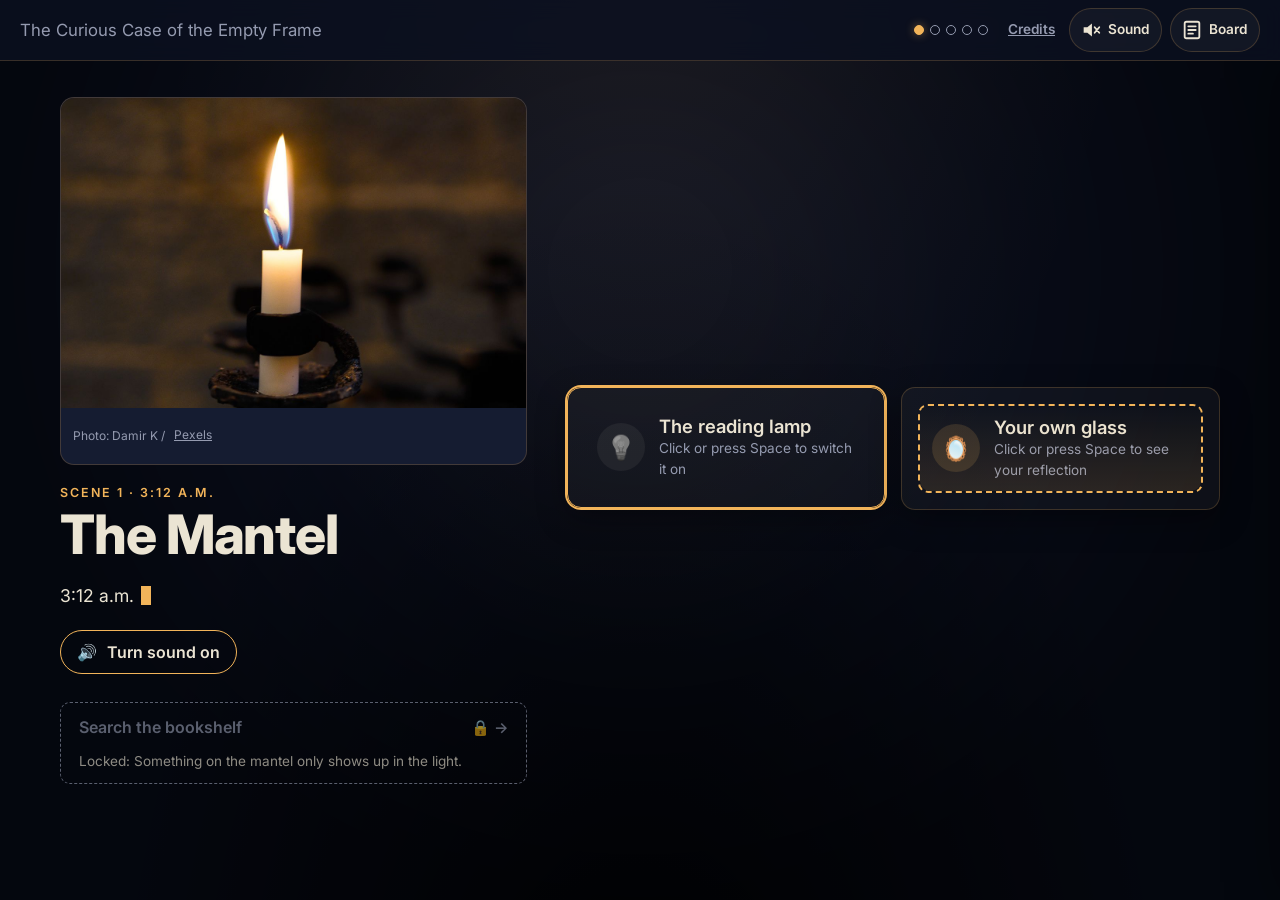
==== index.html @ 21ce49f4 "Add files via upload" ====
<!doctype html>
<html lang="en">
<head>
  <meta charset="utf-8">
  <meta name="viewport" content="width=device-width, initial-scale=1">
  <title>The Curious Case of the Empty Frame</title>
  <meta name="description" content="An interactive discovery mystery: you are a picture frame that wakes up empty at 3:12 a.m.">

  <link rel="preconnect" href="https://fonts.googleapis.com">
  <link rel="preconnect" href="https://fonts.gstatic.com" crossorigin>
  <link href="https://fonts.googleapis.com/css2?family=Inter:wght@400;600;800&display=swap" rel="stylesheet">

  <link rel="stylesheet" href="css/main.css">
  <link rel="stylesheet" href="css/scenes.css">
  <link rel="stylesheet" href="css/animations.css">

  <script src="js/state.js" defer></script>
  <script src="js/interactions.js" defer></script>
  <script src="js/ui.js" defer></script>
  <script src="js/scenes.js" defer></script>
</head>
<body class="theme-mantel">
  <a class="skip-link" href="#scene-container">Skip to the scene</a>

  <header class="topbar">
    <p class="topbar__title" id="game-title">The Curious Case of the Empty Frame</p>

    <nav class="topbar__nav" aria-label="Investigation tools">
      <ol class="progress" id="progress" aria-label="Investigation progress"></ol>

      <a class="topbar__link" href="credits.html">Credits</a>

      <button class="icon-btn icon-btn--labelled" id="audio-toggle" type="button" aria-pressed="false" aria-label="Ambient sound: off">
        <svg class="icon-btn__icon icon-btn__icon--off" viewBox="0 0 24 24" aria-hidden="true"><path d="M4 9h4l5-4v14l-5-4H4z" fill="currentColor"/><path d="M16 9l5 6M21 9l-5 6" stroke="currentColor" stroke-width="2" stroke-linecap="round"/></svg>
        <svg class="icon-btn__icon icon-btn__icon--on" viewBox="0 0 24 24" aria-hidden="true"><path d="M4 9h4l5-4v14l-5-4H4z" fill="currentColor"/><path d="M16 8.5a5 5 0 0 1 0 7M18.5 6a8.5 8.5 0 0 1 0 12" stroke="currentColor" stroke-width="2" fill="none" stroke-linecap="round"/></svg>
        <span class="icon-btn__text" aria-hidden="true">Sound</span>
      </button>

      <button class="icon-btn icon-btn--labelled icon-btn--journal" id="journal-toggle" type="button" aria-controls="evidence-board" aria-expanded="false" aria-label="Open the evidence board">
        <svg class="icon-btn__icon" viewBox="0 0 24 24" aria-hidden="true"><rect x="4" y="3" width="16" height="18" rx="2" fill="none" stroke="currentColor" stroke-width="2"/><path d="M8 8h8M8 12h8M8 16h5" stroke="currentColor" stroke-width="2" stroke-linecap="round"/></svg>
        <span class="icon-btn__text" aria-hidden="true">Board</span>
        <span class="icon-btn__badge" id="journal-count" aria-hidden="true">0</span>
      </button>
    </nav>
  </header>

  <main class="stage-wrap">
    <div id="scene-container" class="scene-container" tabindex="-1" aria-live="polite">
      <p class="loading">Waking up…</p>
    </div>
  </main>

  <div class="board-backdrop" id="board-backdrop" hidden></div>
  <aside class="board" id="evidence-board" role="dialog" aria-modal="true" aria-labelledby="board-title" inert>
    <header class="board__header">
      <h2 class="board__title" id="board-title">Evidence Board</h2>
      <button class="icon-btn board__close" id="board-close" type="button" aria-label="Close the evidence board">
        <svg class="icon-btn__icon" viewBox="0 0 24 24" aria-hidden="true"><path d="M6 6l12 12M18 6L6 18" stroke="currentColor" stroke-width="2" stroke-linecap="round"/></svg>
      </button>
    </header>

    <section class="board__section">
      <h3 class="board__heading">Path</h3>
      <p class="board__path" id="board-path"></p>
    </section>

    <section class="board__section">
      <h3 class="board__heading">Rooms</h3>
      <ul class="board__rooms" id="board-rooms"></ul>
    </section>

    <section class="board__section">
      <h3 class="board__heading">Clues &amp; evidence</h3>
      <ul class="board__clues" id="board-clues"></ul>
    </section>

    <section class="board__section">
      <h3 class="board__heading">Discoveries</h3>
      <ol class="board__log" id="board-log" aria-live="polite"></ol>
    </section>
  </aside>

  <dialog class="continue" id="continue-dialog" aria-labelledby="continue-title">
    <h2 class="continue__title" id="continue-title">Continue your investigation?</h2>
    <p class="continue__body" id="continue-body"></p>
    <div class="continue__actions">
      <button class="btn btn--primary" id="continue-yes" type="button">Continue</button>
      <button class="btn btn--ghost" id="continue-no" type="button">Start over</button>
    </div>
  </dialog>

  <div class="transition-overlay" id="transition-overlay" aria-hidden="true">
    <div class="transition-overlay__grain"></div>
    <div class="transition-overlay__flicker"></div>
  </div>

  <div class="toast-region" id="toast-region" role="status" aria-live="polite"></div>
</body>
</html>
---- css/main.css ----
*,
*::before,
*::after {
  box-sizing: border-box;
}

:root {

  --font-ui: 'Inter', system-ui, -apple-system, "Segoe UI", Helvetica, Arial, sans-serif;
  --font-display: var(--font-ui);
  --font-narration: var(--font-ui);
  --radius: 14px;
  --radius-sm: 10px;
  --gutter: 16px;
  --topbar-h: 60px;
  --tap: 44px;

  --bg: #0d1220;
  --bg-2: #161d33;
  --fg: #ece6d8;
  --muted: #9aa0b5;
  --accent: #f2b45a;
  --accent-ink: #1a1206;
  --card: rgba(255, 255, 255, 0.05);
  --card-border: rgba(242, 180, 90, 0.22);
  --glow: rgba(242, 180, 90, 0.45);
  --texture: none;
  --shadow: 0 10px 30px rgba(0, 0, 0, 0.35);
}

html {
  -webkit-text-size-adjust: 100%;
}

body {
  margin: 0;
  min-height: 100vh;
  min-height: 100dvh;
  font-family: var(--font-ui);
  font-size: 1rem;
  line-height: 1.55;
  color: var(--fg);
  background-color: var(--bg);
  background-image: var(--texture);
  background-attachment: fixed;
  overflow-x: hidden;
}

img {
  display: block;
  max-width: 100%;
}

button {
  font: inherit;
  color: inherit;
}

h1,
h2,
h3,
p {
  margin: 0;
}

h1,
h2,
h3 {
  font-family: var(--font-ui);
}

:focus-visible {
  outline: 3px solid var(--accent);
  outline-offset: 3px;
}

.visually-hidden {
  position: absolute !important;
  width: 1px;
  height: 1px;
  padding: 0;
  margin: -1px;
  overflow: hidden;
  clip: rect(0 0 0 0);
  white-space: nowrap;
  border: 0;
}

.skip-link {
  position: absolute;
  left: var(--gutter);
  top: -100px;
  z-index: 100;
  padding: 10px 14px;
  border-radius: var(--radius-sm);
  background: var(--accent);
  color: var(--accent-ink);
  font-weight: 600;
  text-decoration: none;
}

.skip-link:focus {
  top: 10px;
}

[hidden] {
  display: none !important;
}

.topbar {
  position: sticky;
  top: 0;
  z-index: 55;
  display: flex;
  align-items: center;
  justify-content: space-between;
  gap: 12px;
  min-height: var(--topbar-h);
  padding: 8px var(--gutter);
  background: color-mix(in srgb, var(--bg) 82%, transparent);
  backdrop-filter: blur(10px);
  -webkit-backdrop-filter: blur(10px);
  border-bottom: 1px solid var(--card-border);
}

.topbar__title {
  flex: 1 1 auto;
  min-width: 0;
  overflow: hidden;
  font-family: var(--font-display);
  font-size: 0.95rem;
  white-space: nowrap;
  text-overflow: ellipsis;
  color: var(--muted);
}

.topbar__nav {
  display: flex;
  flex: 0 0 auto;
  align-items: center;
  gap: 8px;
}

.icon-btn {
  position: relative;
  display: inline-grid;
  place-items: center;
  width: var(--tap);
  height: var(--tap);
  padding: 0;
  border: 1px solid var(--card-border);
  border-radius: 50%;
  background: var(--card);
  color: var(--fg);
  cursor: pointer;
}

.icon-btn__icon {
  width: 22px;
  height: 22px;
}

.icon-btn__icon--on,
.icon-btn.is-on .icon-btn__icon--off {
  display: none;
}

.icon-btn.is-on .icon-btn__icon--on {
  display: block;
}

.icon-btn.is-on {
  border-color: var(--accent);
  color: var(--accent);
}

.icon-btn__badge {
  position: absolute;
  top: -4px;
  right: -4px;
  min-width: 20px;
  height: 20px;
  padding: 0 5px;
  border-radius: 10px;
  background: var(--accent);
  color: var(--accent-ink);
  font-size: 0.72rem;
  font-weight: 600;
  line-height: 20px;
  text-align: center;
}

.icon-btn__badge.is-empty {
  display: none;
}

.progress {
  display: none;
  gap: 6px;
  margin: 0 6px 0 0;
  padding: 0;
  list-style: none;
}

.progress__dot {
  width: 10px;
  height: 10px;
  border: 1.5px solid var(--muted);
  border-radius: 50%;
}

.progress__dot.is-visited {
  background: var(--muted);
}

.progress__dot.is-current {
  border-color: var(--accent);
  background: var(--accent);
  box-shadow: 0 0 10px var(--glow);
}

.stage-wrap {
  width: 100%;
  max-width: 1200px;
  margin: 0 auto;
  padding: 20px var(--gutter) 96px;
}

.scene-container {
  outline: none;
}

.loading {
  padding: 40vh 0;
  text-align: center;
  font-family: var(--font-narration);
  color: var(--muted);
}

.scene {
  position: relative;
  display: grid;
  gap: 28px;
}

.scene__side {
  display: contents;
}

.scene__intro {
  order: 1;
  display: grid;
  align-content: start;
  gap: 18px;
}

.scene__stage {
  order: 2;
}

.scene__exits {
  order: 3;
}

.scene__kicker {
  font-size: 0.78rem;
  font-weight: 600;
  letter-spacing: 0.16em;
  text-transform: uppercase;
  color: var(--accent);
}

.scene__title {
  margin-top: 4px;
  font-family: var(--font-display);
  font-size: clamp(2rem, 8vw, 3.4rem);
  font-weight: 800;
  letter-spacing: -0.02em;
  line-height: 1.05;
  outline: none;
}

.scene__narration {
  font-family: var(--font-narration);
  font-size: 1.05rem;
  line-height: 1.75;
  cursor: pointer;
}

.scene__narration.is-typed {
  cursor: auto;
}

.typewriter__cursor {
  display: inline-block;
  width: 0.55em;
  height: 1.1em;
  margin-left: 2px;
  vertical-align: -0.15em;
  background: var(--accent);
}

.scene__stage {
  display: grid;
  grid-template-columns: 1fr;
  align-items: start;
  gap: 16px;
}

.scene__exits {
  display: grid;
  gap: 10px;
  margin-top: 6px;
}

.obj {
  position: relative;
  min-width: 0;
  padding: 16px;
  border: 1px solid var(--card-border);
  border-radius: var(--radius);
  background: var(--card);
  box-shadow: var(--shadow);
}

.obj--magnifier,
.obj--sequence,
.obj--timeline {
  grid-column: 1 / -1;
}

.obj__trigger {
  display: grid;
  grid-template-columns: auto 1fr;
  grid-template-areas:
    'icon label'
    'icon hint';
  align-items: center;
  column-gap: 14px;
  width: 100%;
  min-height: 64px;
  padding: 10px 12px;
  border: 1px solid transparent;
  border-radius: var(--radius-sm);
  background: transparent;
  text-align: left;
  cursor: pointer;
}

.obj__icon {
  grid-area: icon;
  display: inline-grid;
  place-items: center;
  width: 48px;
  height: 48px;
  border-radius: 50%;
  background: color-mix(in srgb, var(--accent) 14%, transparent);
  font-size: 1.5rem;
}

.obj__label {
  grid-area: label;
  font-family: var(--font-display);
  font-size: 1.15rem;
  font-weight: 600;
  line-height: 1.25;
}

.obj__hint {
  grid-area: hint;
  font-size: 0.85rem;
  color: var(--muted);
}

.obj__head {
  display: grid;
  grid-template-columns: auto 1fr;
  grid-template-areas:
    'icon label'
    'icon hint';
  align-items: center;
  column-gap: 14px;
  padding: 10px 12px 0;
}

.obj.is-revealed .obj__trigger {
  cursor: default;
}

.obj.is-revealed .obj__hint {
  visibility: hidden;
}

.obj__reveal {
  display: grid;
  gap: 12px;
  margin-top: 12px;
}

.obj__text {
  line-height: 1.6;
}

.obj__figure {
  margin: 0;
  overflow: hidden;
  border-radius: var(--radius-sm);
  background: var(--bg-2);
}

.obj__figure img {
  width: 100%;
  aspect-ratio: 4 / 5;
  object-fit: cover;
}

.obj__trigger--peek {
  position: relative;
  overflow: hidden;
}

.obj__cover {
  position: absolute;
  inset: 0;
  border-radius: inherit;
  background: linear-gradient(180deg, transparent, color-mix(in srgb, var(--accent) 12%, transparent));
  pointer-events: none;
}

.obj.is-revealed .obj__cover {
  opacity: 0;
}

.scene-hero,
.scene-motif {
  margin: 0;
  overflow: hidden;
  border: 1px solid var(--card-border);
  border-radius: var(--radius);
  background: var(--bg-2);
}

.scene-hero img {
  width: 100%;
  aspect-ratio: 3 / 2;
  object-fit: cover;
}

.scene-motif {
  max-width: 320px;
}

.scene-motif img {
  width: 100%;
  aspect-ratio: 4 / 3;
  object-fit: cover;
}

.scene-hero__caption,
.scene-motif__caption {
  padding: 6px 12px;
  font-size: 0.75rem;
  color: var(--muted);
}

.scene-hero__caption a,
.scene-motif__caption a {
  color: inherit;
}

.scene-hero__note {
  font-weight: 600;
  color: var(--fg);
}

.sound-prompt {
  display: inline-flex;
  align-items: center;
  justify-self: start;
  gap: 10px;
  min-height: var(--tap);
  padding: 8px 16px;
  border: 1px solid var(--accent);
  border-radius: 999px;
  background: transparent;
  color: var(--fg);
  font-weight: 600;
  cursor: pointer;
}

.sound-prompt.is-on {
  background: color-mix(in srgb, var(--accent) 18%, transparent);
}

.sound-prompt.is-loading,
.icon-btn.is-loading {
  cursor: progress;
  opacity: 0.75;
}

.topbar__link {
  display: inline-grid;
  place-items: center;
  min-height: var(--tap);
  padding: 0 6px;
  color: var(--muted);
  font-size: 0.85rem;
  font-weight: 600;
}

.obj:not(.is-revealed) .obj__trigger:focus-visible,
.drag-item:focus-visible,
.album__spot:not(.is-examined):focus-visible,
.trail__spot:not(.is-found):focus-visible {
  outline: 3px solid var(--accent);
  outline-offset: 3px;
}

.credits {
  display: grid;
  gap: 22px;
  max-width: 820px;
}

.credits__intro {
  color: var(--muted);
}

.credits__heading {
  font-size: 1.2rem;
  font-weight: 800;
}

.credits__list {
  display: grid;
  gap: 10px;
  margin: 12px 0 0;
  padding-left: 18px;
}

.credits__list a {
  color: var(--accent);
}

.drag-zone {
  position: relative;
  margin-top: 12px;
  min-height: 190px;
  overflow: hidden;
  border-radius: var(--radius-sm);
}

.drag-zone__under {
  min-height: 190px;
  padding: 14px;
  border: 1.5px dashed var(--card-border);
  border-radius: var(--radius-sm);
}

.drag-zone__under .obj__reveal {
  margin-top: 0;
}

.drag-zone__placeholder {
  display: grid;
  place-items: center;
  min-height: 160px;
  font-family: var(--font-display);
  font-size: 3rem;
  color: var(--muted);
  opacity: 0.4;
}

.drag-item {
  position: absolute;
  top: 50%;
  left: 50%;
  z-index: 2;
  display: grid;
  place-items: center;
  align-content: center;
  gap: 6px;
  width: min(220px, 80%);
  height: 160px;
  padding: 12px;
  border: 1px solid rgba(0, 0, 0, 0.25);
  border-radius: var(--radius-sm);
  background: var(--bg-2);
  box-shadow: 0 14px 30px rgba(0, 0, 0, 0.35);
  cursor: grab;
  touch-action: none;
  user-select: none;
  -webkit-user-select: none;
  transform: translate(calc(-50% + var(--drag-x, 0px)), calc(-50% + var(--drag-y, 0px)));
}

.drag-item.is-dragging {
  cursor: grabbing;
}

.drag-item.is-lifted {
  opacity: 0;
  pointer-events: none;
}

.drag-item.is-gone {
  visibility: hidden;
}

.drag-item__icon {
  font-size: 1.8rem;
}

.drag-item__label {
  font-size: 0.85rem;
  font-weight: 600;
  text-align: center;
}

[data-id='paw_prints'] .drag-item {
  width: 150px;
  height: 150px;
  border-radius: 50%;
  background:
    radial-gradient(circle at 50% 50%, transparent 52%, rgba(0, 0, 0, 0.15) 53% 56%, transparent 57%),
    repeating-radial-gradient(circle at 40% 45%, #b98a5a 0 3px, #a87a4c 3px 6px);
  color: #2e1d0e;
}

[data-id='bow_tie'] .drag-item {
  width: 86%;
  background:
    repeating-linear-gradient(0deg, rgba(255, 255, 255, 0.12) 0 10px, transparent 10px 20px),
    repeating-linear-gradient(90deg, rgba(120, 40, 30, 0.55) 0 10px, transparent 10px 20px),
    #c7a46a;
  color: #2a1a0b;
}

[data-id='silver_whisker'] .drag-item {
  width: 86%;
  height: 92%;
  background:
    repeating-linear-gradient(90deg, rgba(255, 255, 255, 0.08) 0 14px, rgba(0, 0, 0, 0.12) 14px 28px),
    #3e4f6a;
  color: #e3e9f2;
}

.album {
  --lens-x: 50%;
  --lens-y: 50%;
  position: relative;
  margin-top: 12px;
  aspect-ratio: 4 / 5;
  overflow: hidden;
  border-radius: var(--radius-sm);
  background:
    linear-gradient(90deg, transparent 49%, rgba(70, 45, 20, 0.35) 49.5% 50.5%, transparent 51%),
    repeating-linear-gradient(0deg, transparent 0 23px, rgba(90, 60, 30, 0.08) 23px 24px),
    #f3ead6;
  box-shadow: inset 0 0 40px rgba(90, 60, 30, 0.35);
  touch-action: none;
}

.album::after {
  content: '';
  position: absolute;
  inset: 0;
  background: radial-gradient(circle at var(--lens-x) var(--lens-y), transparent 48px, rgba(40, 25, 10, 0.28) 130px);
  pointer-events: none;
}

.album__pages {
  position: absolute;
  inset: 0;
}

.album__spot {
  position: absolute;
  display: grid;
  place-items: center;
  min-width: var(--tap);
  min-height: var(--tap);
  padding: 8px;
  border: 2px dashed rgba(90, 60, 30, 0.35);
  border-radius: 6px;
  background: rgba(255, 255, 255, 0.25);
  color: #5a3e22;
  font-family: var(--font-narration);
  font-size: 0.85rem;
  text-align: center;
  cursor: zoom-in;
}

.album__spot-label {
  filter: blur(2.5px);
  opacity: 0.6;
}

.album__spot.is-examined {
  border-style: solid;
  border-color: var(--accent);
  background: rgba(255, 255, 255, 0.55);
  cursor: default;
}

.album__spot.is-examined .album__spot-label {
  filter: none;
  opacity: 1;
}

.album__spot--1 {
  top: 8%;
  left: 6%;
  width: 38%;
  height: 34%;
}

.album__spot--2 {
  right: 6%;
  bottom: 8%;
  width: 38%;
  height: 34%;
}

.album__spot--3 {
  top: 44%;
  left: 50%;
  width: 22%;
  height: 14%;
  transform: translateX(-50%);
}

.lens {
  position: absolute;
  top: var(--lens-y);
  left: var(--lens-x);
  z-index: 3;
  width: 84px;
  height: 84px;
  padding: 0;
  border: 6px solid #b08a3e;
  border-radius: 50%;
  background: radial-gradient(circle at 35% 30%, rgba(255, 255, 255, 0.45), rgba(255, 255, 255, 0.05) 60%);
  box-shadow: 0 8px 20px rgba(0, 0, 0, 0.35), inset 0 0 0 2px rgba(255, 255, 255, 0.4);
  cursor: grab;
  touch-action: none;
  transform: translate(-50%, -50%);
}

.lens::after {
  content: '';
  position: absolute;
  right: -26px;
  bottom: -26px;
  width: 34px;
  height: 12px;
  border-radius: 6px;
  background: #6b4a22;
  transform: rotate(45deg);
}

.album.is-searching .lens {
  cursor: grabbing;
}

.album__findings {
  display: grid;
  gap: 8px;
  margin: 12px 0 0;
  padding: 0;
  list-style: none;
}

.album__finding {
  padding: 8px 12px;
  border-left: 3px solid var(--accent);
  font-family: var(--font-narration);
  font-size: 0.95rem;
}

.album__findings:empty {
  display: none;
}

.trail {
  display: grid;
  gap: 10px;
  margin-top: 12px;
}

.trail__spot {
  display: grid;
  gap: 4px;
  min-height: 76px;
  padding: 12px 14px;
  border: 1px solid var(--card-border);
  border-radius: var(--radius-sm);
  background: transparent;
  text-align: left;
  cursor: pointer;
}

.trail__strength {
  font-size: 0.72rem;
  font-weight: 600;
  letter-spacing: 0.14em;
  text-transform: uppercase;
  color: var(--accent);
}

.trail__spot--faint {
  background: linear-gradient(90deg, color-mix(in srgb, var(--accent) 6%, transparent), transparent);
}

.trail__spot--stronger {
  background: linear-gradient(90deg, color-mix(in srgb, var(--accent) 14%, transparent), transparent);
}

.trail__spot--strongest {
  background: linear-gradient(90deg, color-mix(in srgb, var(--accent) 26%, transparent), transparent);
}

.trail__spot.is-found {
  border-style: dashed;
  opacity: 0.55;
  cursor: default;
}

.trail__spot.is-found .trail__strength::after {
  content: ' · found';
}

.trail__status {
  min-height: 1.5em;
  margin-top: 8px;
  color: var(--muted);
}

.trail__found {
  display: grid;
  gap: 14px;
}

.trail__item {
  display: grid;
  gap: 10px;
}

.timeline {
  display: grid;
  grid-template-columns: repeat(2, 1fr);
  gap: 12px;
  margin: 0;
  padding: 0;
  list-style: none;
}

.timeline__item {
  display: grid;
  gap: 6px;
  opacity: 0;
}

.timeline__item.is-shown {
  opacity: 1;
}

.timeline__figure {
  margin: 0;
  overflow: hidden;
  border: 6px solid #fffaf2;
  border-radius: 4px;
  box-shadow: 0 6px 16px rgba(60, 30, 20, 0.25);
}

.timeline__figure img {
  width: 100%;
  aspect-ratio: 3 / 4;
  object-fit: cover;
}

.timeline__item:nth-child(odd) .timeline__figure {
  transform: rotate(-1.5deg);
}

.timeline__item:nth-child(even) .timeline__figure {
  transform: rotate(1.2deg);
}

.timeline__caption {
  font-family: var(--font-narration);
  font-size: 0.85rem;
  text-align: center;
  color: var(--muted);
}

.timeline__finale {
  margin-top: 22px;
  font-family: var(--font-narration);
  font-size: 1.1rem;
  line-height: 1.75;
}

.final-frame {
  max-width: 520px;
  margin: 28px auto 0;
  padding: 18px;
  border: 14px solid transparent;
  border-image: linear-gradient(135deg, #d9dde3, #8a9099 30%, #f4f6f8 55%, #7b818a 80%, #c9ced6) 1;
  background: #f5ecdc;
  box-shadow: 0 18px 40px rgba(60, 30, 20, 0.3);
}

.final-frame__windows {
  display: grid;
  grid-template-columns: 1fr 1fr;
  gap: 14px;
}

.final-frame__window {
  margin: 0;
  overflow: hidden;
  box-shadow: inset 0 0 0 1px rgba(0, 0, 0, 0.1);
}

.final-frame__window img {
  width: 100%;
  aspect-ratio: 3 / 4;
  object-fit: cover;
}

.final-frame__caption {
  margin-top: 14px;
  font-family: var(--font-display);
  text-align: center;
  color: #6b4a3a;
}

.exit {
  position: relative;
  display: flex;
  align-items: center;
  justify-content: space-between;
  gap: 12px;
  width: 100%;
  min-height: 54px;
  padding: 12px 18px;
  border: 1px solid var(--accent);
  border-radius: var(--radius-sm);
  background: var(--accent);
  color: var(--accent-ink);
  font-weight: 600;
  text-align: left;
  cursor: pointer;
}

.exit__arrow {
  font-size: 1.2rem;
}

.exit--reset {
  background: transparent;
  color: var(--fg);
  border-color: var(--card-border);
}

.exit.is-locked {
  border-style: dashed;
  background: transparent;
  color: var(--muted);
  border-color: var(--muted);
  opacity: 0.6;
  cursor: not-allowed;
}

.exit.is-locked .exit__arrow::before {
  content: '🔒 ';
}

.exit.is-locked .exit__arrow {
  font-size: 0.95rem;
}

.exit {
  flex-wrap: wrap;
}

.exit__label {
  flex: 1 1 auto;
  min-width: 0;
}

.exit__hint {
  flex: 1 0 100%;
  font-size: 0.85rem;
  font-weight: 400;
  line-height: 1.4;
  color: var(--fg);
  overflow-wrap: anywhere;
}

.board-backdrop {
  position: fixed;
  inset: 0;
  z-index: 40;
  background: rgba(5, 5, 8, 0.55);
  opacity: 0;
}

.board-backdrop.is-visible {
  opacity: 1;
}

.board {
  position: fixed;
  top: var(--topbar-h);
  right: 0;
  z-index: 50;
  display: grid;
  align-content: start;
  gap: 22px;
  width: min(420px, 92vw);
  height: calc(100vh - var(--topbar-h));
  height: calc(100dvh - var(--topbar-h));
  padding: 18px var(--gutter) 40px;
  overflow-y: auto;
  background:
    radial-gradient(circle at 20% 10%, rgba(255, 255, 255, 0.06), transparent 40%),
    repeating-radial-gradient(circle at 30% 40%, #6b4b2e 0 1px, #5e4128 1px 3px);
  color: #2b1d10;
  box-shadow: -20px 0 50px rgba(0, 0, 0, 0.45);
  transform: translateX(105%);
}

.board.is-open {
  transform: translateX(0);
}

.board__header {
  display: flex;
  align-items: center;
  justify-content: space-between;
}

.board__title {
  padding: 6px 14px;
  background: #f4ead2;
  font-family: var(--font-display);
  font-size: 1.4rem;
  font-weight: 800;
  box-shadow: 0 4px 10px rgba(0, 0, 0, 0.3);
  transform: rotate(-1.5deg);
}

.board__close {
  background: #f4ead2;
  border-color: rgba(0, 0, 0, 0.2);
  color: #2b1d10;
}

.board__section {
  display: grid;
  gap: 10px;
}

.board__heading {
  font-size: 0.75rem;
  letter-spacing: 0.18em;
  text-transform: uppercase;
  color: #f4ead2;
}

.board__path {
  padding: 10px 14px;
  background: #fff7e0;
  font-family: var(--font-narration);
  box-shadow: 0 4px 10px rgba(0, 0, 0, 0.3);
}

.board__path[data-path='A'] {
  border-left: 6px solid #e8c48f;
}

.board__path[data-path='B'] {
  border-left: 6px solid #9fb4d4;
}

.board__rooms,
.board__clues,
.board__log {
  display: grid;
  gap: 10px;
  margin: 0;
  padding: 0;
  list-style: none;
}

.board__rooms {
  grid-template-columns: repeat(2, 1fr);
}

.board__room {
  padding: 8px 10px;
  background: #e9dfc7;
  font-size: 0.85rem;
  color: #8a7a62;
  box-shadow: 0 3px 8px rgba(0, 0, 0, 0.25);
}

.board__room.is-visited {
  background: #fff7e0;
  color: #2b1d10;
}

.board__room.is-current {
  outline: 2px solid #c0392b;
}

.board__clues {
  grid-template-columns: repeat(2, 1fr);
}

.board__clue {
  position: relative;
  display: grid;
  justify-items: center;
  gap: 6px;
  padding: 14px 8px 10px;
  background: #fff7e0;
  font-size: 0.82rem;
  text-align: center;
  box-shadow: 0 4px 10px rgba(0, 0, 0, 0.3);
}

.board__clue::before {
  content: '';
  position: absolute;
  top: -5px;
  left: 50%;
  width: 12px;
  height: 12px;
  border-radius: 50%;
  background: radial-gradient(circle at 35% 35%, #ff8a80, #c0392b 60%);
  box-shadow: 0 2px 3px rgba(0, 0, 0, 0.4);
  transform: translateX(-50%);
}

.board__clue:nth-child(odd) {
  transform: rotate(-1.2deg);
}

.board__clue:nth-child(even) {
  transform: rotate(1deg);
}

.board__thumb {
  width: 100%;
  aspect-ratio: 1;
  object-fit: cover;
}

.board__icon {
  font-size: 1.8rem;
}

.board__empty {
  grid-column: 1 / -1;
  padding: 10px 14px;
  background: rgba(255, 247, 224, 0.7);
}

.board__log {
  counter-reset: log;
}

.board__entry {
  padding: 8px 12px;
  background: #fff7e0;
  font-family: var(--font-narration);
  font-size: 0.88rem;
  box-shadow: 0 3px 8px rgba(0, 0, 0, 0.25);
}

.continue {
  width: min(440px, calc(100vw - 2 * var(--gutter)));
  padding: 24px;
  border: 1px solid var(--card-border);
  border-radius: var(--radius);
  background: var(--bg-2);
  color: var(--fg);
  box-shadow: var(--shadow);
}

.continue::backdrop {
  background: rgba(5, 5, 8, 0.7);
  backdrop-filter: blur(4px);
}

.continue__title {
  font-family: var(--font-display);
  font-size: 1.5rem;
}

.continue__body {
  margin-top: 10px;
  font-family: var(--font-narration);
  color: var(--muted);
}

.continue__actions {
  display: flex;
  flex-wrap: wrap;
  gap: 10px;
  margin-top: 20px;
}

.btn {
  min-height: var(--tap);
  padding: 10px 18px;
  border: 1px solid var(--accent);
  border-radius: var(--radius-sm);
  font-weight: 600;
  cursor: pointer;
}

.btn--primary {
  background: var(--accent);
  color: var(--accent-ink);
}

.btn--ghost {
  background: transparent;
  color: var(--fg);
  border-color: var(--card-border);
}

.transition-overlay {
  position: fixed;
  inset: 0;
  z-index: 60;
  background: #0b0a09;
  opacity: 0;
  pointer-events: none;
}

.transition-overlay.is-active {
  opacity: 1;
}

.transition-overlay__grain,
.transition-overlay__flicker {
  position: absolute;
  inset: -50%;
}

.transition-overlay__grain {
  background-image: url("data:image/svg+xml,%3Csvg xmlns='http://www.w3.org/2000/svg' width='160' height='160'%3E%3Cfilter id='n'%3E%3CfeTurbulence type='fractalNoise' baseFrequency='0.9' numOctaves='2' stitchTiles='stitch'/%3E%3C/filter%3E%3Crect width='100%25' height='100%25' filter='url(%23n)' opacity='0.55'/%3E%3C/svg%3E");
  opacity: 0.35;
}

.transition-overlay__flicker {
  inset: 0;
  background: radial-gradient(circle at 50% 40%, rgba(242, 180, 90, 0.3), transparent 55%);
}

.fly-clone {
  position: fixed;
  z-index: 70;
  margin: 0;
  pointer-events: none;
  transform-origin: center;
}

.toast-region {
  position: fixed;
  bottom: 16px;
  left: 50%;
  z-index: 80;
  display: grid;
  justify-items: center;
  gap: 8px;
  width: min(520px, calc(100vw - 2 * var(--gutter)));
  pointer-events: none;
  transform: translateX(-50%);
}

.toast {
  padding: 10px 16px;
  border: 1px solid var(--card-border);
  border-radius: 999px;
  background: color-mix(in srgb, var(--bg-2) 92%, transparent);
  color: var(--fg);
  font-size: 0.9rem;
  text-align: center;
  box-shadow: var(--shadow);
}

.toast--locked {
  border-style: dashed;
}

.run-hint {
  display: grid;
  gap: 14px;
  max-width: 560px;
  margin: 12vh auto 0;
  padding: 24px;
  border: 1px solid var(--card-border);
  border-radius: var(--radius);
  background: var(--card);
}

.run-hint__title {
  font-family: var(--font-display);
  font-size: 1.6rem;
}

.run-hint__code {
  display: block;
  padding: 12px 14px;
  border-radius: var(--radius-sm);
  background: rgba(0, 0, 0, 0.4);
  font-size: 0.95rem;
  user-select: all;
}

.run-hint__error {
  font-size: 0.85rem;
  color: var(--muted);
}

@media (min-width: 480px) {
  :root {
    --gutter: 20px;
  }

  .progress {
    display: flex;
  }

  .topbar__title {
    font-size: 1.05rem;
  }

  .album {
    aspect-ratio: 16 / 11;
  }

  .scene__narration {
    font-size: 1.1rem;
  }
}

@media (min-width: 768px) {
  .scene__stage {
    grid-template-columns: repeat(2, 1fr);
  }

  .trail {
    grid-template-columns: repeat(3, 1fr);
  }

  .trail__found {
    grid-template-columns: repeat(3, 1fr);
  }

  .timeline {
    grid-template-columns: repeat(3, 1fr);
  }

  .scene__exits {
    grid-template-columns: repeat(auto-fit, minmax(240px, 1fr));
  }
}

@media (min-width: 1024px) {
  .stage-wrap {
    padding-top: 36px;
  }

  .scene {
    grid-template-columns: minmax(320px, 5fr) 7fr;
    gap: 40px;
  }

  .scene__side {
    position: sticky;
    top: calc(var(--topbar-h) + 24px);
    align-self: start;
    display: grid;
    gap: 22px;
  }

  .scene__exits {
    grid-template-columns: 1fr;
  }

  .timeline {
    grid-template-columns: repeat(6, 1fr);
  }

  .scene--resolution {
    grid-template-columns: 1fr;
  }

  .scene--resolution .scene__side {
    display: contents;
  }

  .scene--resolution .scene__intro {
    max-width: 760px;
  }

  .scene--resolution .scene__exits {
    grid-template-columns: repeat(auto-fit, minmax(260px, 1fr));
  }
}

.icon-btn--labelled {
  grid-auto-flow: column;
  gap: 6px;
  width: auto;
  min-width: var(--tap);
  padding: 0 12px 0 10px;
  border-radius: 999px;
}

.icon-btn__text {
  font-size: 0.85rem;
  font-weight: 600;
}

.scene__status {
  grid-column: 1 / -1;
  margin: 0;
  font-size: 0.95rem;
  font-weight: 600;
  color: var(--accent);
}

.obj.is-new {
  border-color: var(--accent);
  box-shadow: 0 0 0 2px var(--accent), var(--shadow);
}

.obj.is-new::before {
  content: 'New';
  position: absolute;
  top: -11px;
  right: 14px;
  z-index: 2;
  padding: 2px 10px;
  border-radius: 999px;
  background: var(--accent);
  color: var(--accent-ink);
  font-size: 0.72rem;
  font-weight: 800;
  letter-spacing: 0.08em;
  text-transform: uppercase;
}

.obj[data-id=lamp]:not(.is-revealed),
.obj[data-id=the_note]:not(.is-revealed) {
  border-color: var(--accent);
  box-shadow: 0 0 0 2px var(--accent), var(--shadow);
}

.obj.is-waiting {
  border-style: dashed;
  box-shadow: none;
  opacity: 0.75;
  cursor: default;
}

.obj__locked {
  margin: 0;
  padding: 8px 12px;
  color: var(--muted);
}

.obj__locked::before {
  content: '🔒 ';
}

.scene-hero {
  position: relative;
}

.scene--entry:has(.obj[data-id=dust_outline].is-revealed) .scene-hero::after {
  content: 'Dust outline';
  position: absolute;
  left: 26%;
  width: 48%;
  bottom: 54px;
  height: 34%;
  display: grid;
  place-items: end center;
  padding-bottom: 6px;
  border: 3px dashed rgba(255, 214, 150, 0.95);
  border-radius: 4px;
  box-shadow: 0 0 22px rgba(255, 190, 100, 0.65), inset 0 0 22px rgba(255, 190, 100, 0.35);
  color: #ffe2b0;
  font-size: 0.8rem;
  font-weight: 800;
  letter-spacing: 0.08em;
  text-transform: uppercase;
  text-shadow: 0 1px 4px rgba(0, 0, 0, 0.8);
  pointer-events: none;
}

[data-id=paw_prints] .obj__reveal::before {
  content: '';
  display: block;
  height: 84px;
  background:
    url("data:image/svg+xml,%3Csvg xmlns='http://www.w3.org/2000/svg' viewBox='0 0 64 64' fill='%235a3e22'%3E%3Cellipse cx='32' cy='42' rx='15' ry='13'/%3E%3Cellipse cx='12' cy='24' rx='7' ry='9'/%3E%3Cellipse cx='25' cy='12' rx='7' ry='9'/%3E%3Cellipse cx='39' cy='12' rx='7' ry='9'/%3E%3Cellipse cx='52' cy='24' rx='7' ry='9'/%3E%3C/svg%3E") 8% center / 80px 80px no-repeat,
    url("data:image/svg+xml,%3Csvg xmlns='http://www.w3.org/2000/svg' viewBox='0 0 64 64' fill='%237a6347'%3E%3Cellipse cx='32' cy='40' rx='11' ry='10'/%3E%3Ccircle cx='20' cy='25' r='5'/%3E%3Ccircle cx='27.5' cy='18' r='5'/%3E%3Ccircle cx='36.5' cy='18' r='5'/%3E%3Ccircle cx='44' cy='25' r='5'/%3E%3C/svg%3E") 46% 70% / 40px 40px no-repeat;
}

.album__spot--3 {
  top: 40%;
  width: 34%;
  height: 20%;
  min-height: var(--tap);
  border-color: var(--accent);
  background: rgba(255, 248, 232, 0.8);
}

.album__spot--3::before {
  content: '';
  position: absolute;
  top: 4px;
  right: 4px;
  width: 26px;
  height: 26px;
  background: #fbf3df;
  border: 1px solid rgba(90, 60, 30, 0.45);
  clip-path: polygon(0 0, 100% 0, 100% 100%, 55% 62%, 30% 80%);
}

.obj--hover-reveal:not(.is-revealed) .obj__trigger,
.trail__spot:not(.is-found) {
  border: 2px dashed var(--accent);
}

.scene-motif img {
  aspect-ratio: auto;
  height: auto;
  max-height: 340px;
  object-fit: contain;
}

.scene-hero__caption a,
.scene-motif__caption a,
.credits__list a {
  display: inline-flex;
  align-items: center;
  min-height: var(--tap);
  padding: 0 6px;
}

.skip-link {
  min-height: var(--tap);
}
---- css/scenes.css ----
.theme-mantel {
  --bg: #0b1020;
  --bg-2: #151c31;
  --fg: #ebe4d3;
  --muted: #959bb0;
  --accent: #f2b45a;
  --accent-ink: #1a1206;
  --card: rgba(255, 255, 255, 0.04);
  --card-border: rgba(242, 180, 90, 0.2);
  --glow: rgba(242, 180, 90, 0.45);
  --texture:
    radial-gradient(ellipse at 50% -20%, rgba(242, 180, 90, 0.1), transparent 55%),
    radial-gradient(ellipse at 50% 130%, rgba(0, 0, 0, 0.9), transparent 60%);
}

.scene--entry::before {
  content: '';
  position: fixed;
  inset: 0;
  z-index: -1;
  background: radial-gradient(circle at 50% 30%, transparent 10%, rgba(0, 0, 0, 0.55) 70%);
  pointer-events: none;
}

.scene--entry.is-lit::before {
  background:
    radial-gradient(circle at 82% 8%, rgba(255, 196, 110, 0.32), transparent 45%),
    radial-gradient(circle at 50% 30%, transparent 30%, rgba(0, 0, 0, 0.25) 80%);
}

.scene--entry .obj[data-id='lamp'] .obj__icon {
  filter: grayscale(1) brightness(0.6);
}

.scene--entry.is-lit .obj[data-id='lamp'] .obj__icon {
  filter: none;
  box-shadow: 0 0 30px var(--glow);
}

.theme-archive {
  --bg: #e7dabd;
  --bg-2: #d8c8a6;
  --fg: #35261a;
  --muted: #76603f;
  --accent: #8b3a1e;
  --accent-ink: #fff5e3;
  --card: rgba(255, 250, 238, 0.72);
  --card-border: rgba(90, 60, 30, 0.25);
  --glow: rgba(139, 58, 30, 0.3);
  --shadow: 0 8px 20px rgba(90, 60, 30, 0.18);
  --texture:
    radial-gradient(ellipse at 50% 50%, transparent 55%, rgba(110, 75, 35, 0.28) 100%),
    repeating-linear-gradient(0deg, transparent 0 31px, rgba(90, 60, 30, 0.07) 31px 32px);
}

.theme-archive .obj {
  border-radius: 4px;
}

.theme-fork {
  --bg: #0a0a0e;
  --bg-2: #15151c;
  --fg: #e7e5ea;
  --muted: #8f8d99;
  --accent: #e8d6ad;
  --accent-ink: #18140b;
  --accent-warm: #f0a15a;
  --accent-cool: #8fb8e8;
  --card: rgba(255, 255, 255, 0.03);
  --card-border: rgba(255, 255, 255, 0.12);
  --glow: rgba(232, 214, 173, 0.35);
  --texture:
    linear-gradient(90deg, rgba(240, 161, 90, 0.16), transparent 38%, transparent 62%, rgba(143, 184, 232, 0.16)),
    radial-gradient(ellipse at 50% 120%, rgba(0, 0, 0, 0.9), transparent 70%);
}

.theme-fork .obj--zone-left {
  --accent: var(--accent-warm);
  --glow: rgba(240, 161, 90, 0.45);
  border-color: rgba(240, 161, 90, 0.35);
}

.theme-fork .obj--zone-right {
  --accent: var(--accent-cool);
  --glow: rgba(143, 184, 232, 0.45);
  border-color: rgba(143, 184, 232, 0.35);
}

.theme-fork .exit:nth-child(1) {
  --accent: var(--accent-warm);
}

.theme-fork .exit:nth-child(2) {
  --accent: var(--accent-cool);
}

.theme-fork .exit:not(.is-locked) {
  background: var(--accent);
  border-color: var(--accent);
}

.theme-kapi {
  --bg: #1c2717;
  --bg-2: #283521;
  --fg: #f4ecdc;
  --muted: #b5c1a0;
  --accent: #e8c48f;
  --accent-ink: #2a1d0e;
  --card: rgba(244, 236, 220, 0.06);
  --card-border: rgba(232, 196, 143, 0.25);
  --glow: rgba(232, 196, 143, 0.45);
  --texture:
    radial-gradient(circle at 12% 18%, rgba(196, 232, 170, 0.16) 0 46px, transparent 47px),
    radial-gradient(circle at 78% 12%, rgba(220, 240, 200, 0.12) 0 70px, transparent 71px),
    radial-gradient(circle at 88% 58%, rgba(196, 232, 170, 0.1) 0 38px, transparent 39px),
    radial-gradient(circle at 30% 70%, rgba(240, 230, 170, 0.08) 0 56px, transparent 57px),
    linear-gradient(to top, rgba(110, 72, 40, 0.55), transparent 28%);
}

.theme-kapi .scene__title {
  letter-spacing: -0.01em;
}

.theme-num {
  --bg: #0d1521;
  --bg-2: #18233a;
  --fg: #e3e9f2;
  --muted: #8fa0b6;
  --accent: #c9d6e8;
  --accent-ink: #0d1521;
  --card: rgba(201, 214, 232, 0.06);
  --card-border: rgba(201, 214, 232, 0.22);
  --glow: rgba(170, 200, 240, 0.4);
  --texture:
    radial-gradient(circle at 86% 10%, rgba(230, 240, 255, 0.22) 0 34px, rgba(230, 240, 255, 0.05) 35px, transparent 140px),
    linear-gradient(115deg, transparent 28%, rgba(200, 220, 255, 0.06) 28% 36%, transparent 36% 42%, rgba(200, 220, 255, 0.04) 42% 47%, transparent 47%);
}

.theme-num .obj {
  backdrop-filter: blur(2px);
  -webkit-backdrop-filter: blur(2px);
}

.theme-dawn {
  --bg: #f6e2d2;
  --bg-2: #f0d2bd;
  --fg: #3a231f;
  --muted: #876155;
  --accent: #d26c48;
  --accent-ink: #fff7f0;
  --card: rgba(255, 255, 255, 0.55);
  --card-border: rgba(210, 108, 72, 0.25);
  --glow: rgba(255, 170, 120, 0.5);
  --shadow: 0 10px 24px rgba(120, 60, 40, 0.15);
  --texture:
    linear-gradient(180deg, #f6c4a2 0%, rgba(246, 226, 210, 0) 45%),
    repeating-linear-gradient(90deg, rgba(255, 255, 255, 0.0) 0 60px, rgba(255, 240, 220, 0.25) 60px 64px);
}

.theme-dawn .obj--timeline {
  background: transparent;
  border: 0;
  box-shadow: none;
  padding: 0;
}
---- css/animations.css ----
@keyframes fade-in {
  from { opacity: 0; }
  to { opacity: 1; }
}

@keyframes rise-in {
  from { opacity: 0; transform: translateY(14px); }
  to { opacity: 1; transform: translateY(0); }
}

@keyframes reveal-pop {
  0% { opacity: 0; transform: scale(0.96); filter: blur(4px); }
  100% { opacity: 1; transform: scale(1); filter: blur(0); }
}

@keyframes blink {
  0%, 49% { opacity: 1; }
  50%, 100% { opacity: 0; }
}

@keyframes shake {
  0%, 100% { transform: translateX(0); }
  20% { transform: translateX(-6px); }
  40% { transform: translateX(6px); }
  60% { transform: translateX(-4px); }
  80% { transform: translateX(4px); }
}

@keyframes journal-pulse {
  0% { transform: scale(1); box-shadow: 0 0 0 0 var(--glow); }
  40% { transform: scale(1.18); box-shadow: 0 0 0 10px transparent; }
  100% { transform: scale(1); box-shadow: 0 0 0 0 transparent; }
}

@keyframes grain {
  0% { transform: translate(0, 0); }
  20% { transform: translate(-6%, 4%); }
  40% { transform: translate(5%, -3%); }
  60% { transform: translate(-3%, -6%); }
  80% { transform: translate(6%, 5%); }
  100% { transform: translate(0, 0); }
}

@keyframes flicker {
  0% { opacity: 0.1; }
  15% { opacity: 0.9; }
  25% { opacity: 0.2; }
  40% { opacity: 1; }
  55% { opacity: 0.35; }
  70% { opacity: 0.85; }
  100% { opacity: 0; }
}

@keyframes pin-in {
  from { opacity: 0; transform: translateY(-10px) rotate(-4deg) scale(0.96); }
  to { opacity: 1; }
}

@keyframes eyes-open {
  0% { transform: scaleY(0.1); opacity: 0; box-shadow: 0 0 0 transparent; }
  60% { transform: scaleY(1.1); opacity: 1; }
  100% { transform: scaleY(1); box-shadow: 0 0 24px var(--glow); }
}

@keyframes lamp-on {
  0% { filter: brightness(0.4); }
  20% { filter: brightness(1.4); }
  30% { filter: brightness(0.7); }
  100% { filter: brightness(1); }
}

@keyframes toast-in {
  from { opacity: 0; transform: translateY(12px); }
  to { opacity: 1; transform: translateY(0); }
}

@keyframes frame-fill {
  0% { opacity: 0; transform: scale(0.92) rotate(-1deg); }
  70% { opacity: 1; transform: scale(1.02) rotate(0.3deg); }
  100% { opacity: 1; transform: scale(1) rotate(0); }
}

@keyframes polaroid-drop {
  0% { opacity: 0; transform: translateY(-24px) rotate(-6deg); }
  70% { opacity: 1; transform: translateY(3px) rotate(1deg); }
  100% { opacity: 1; transform: translateY(0) rotate(0); }
}

.scene-container {
  transition: opacity 400ms ease;
}

.scene-container.is-leaving {
  opacity: 0;
}

.scene {
  animation: fade-in 600ms ease both;
}

.transition-overlay {
  transition: opacity 120ms linear;
}

.transition-overlay.is-active .transition-overlay__grain {
  animation: grain 300ms steps(4) infinite;
}

.transition-overlay.is-active .transition-overlay__flicker {
  animation: flicker 600ms linear both;
}

.typewriter__cursor {
  animation: blink 900ms step-end infinite;
}

.obj.is-appearing {
  animation: rise-in 500ms cubic-bezier(0.22, 1, 0.36, 1) both;
}

.obj.is-revealing .obj__reveal,
.trail__item.is-revealing {
  animation: reveal-pop 520ms cubic-bezier(0.22, 1, 0.36, 1) both;
}

.obj__cover {
  transition: transform 350ms ease, opacity 350ms ease;
}

.obj:not(.is-revealed) .obj__trigger--peek:hover .obj__cover {
  transform: translateY(-40%);
}

.theme-fork .obj.is-appearing .obj__icon {
  animation: eyes-open 900ms ease both;
}

.scene--entry.is-lit .obj[data-id='lamp'] .obj__icon {
  animation: lamp-on 700ms ease both;
}

.scene--entry::before {
  transition: background 800ms ease;
}

.album__spot-label {
  transition: filter 400ms ease, opacity 400ms ease;
}

.album__spot.is-examined {
  animation: reveal-pop 400ms ease both;
}

.album__finding {
  animation: rise-in 400ms ease both;
}

.trail__spot.is-wrong,
.exit.is-denied {
  animation: shake 420ms ease;
}

.timeline__item.is-revealing {
  animation: polaroid-drop 700ms cubic-bezier(0.22, 1, 0.36, 1) both;
}

.final-frame.is-revealing {
  animation: frame-fill 1100ms cubic-bezier(0.22, 1, 0.36, 1) both;
}

.drag-item {
  transition: transform 300ms cubic-bezier(0.22, 1, 0.36, 1), opacity 300ms ease, box-shadow 250ms ease;
}

.drag-item.is-dragging {
  transition: box-shadow 250ms ease;
  box-shadow: 0 24px 40px rgba(0, 0, 0, 0.45);
}

.drag-item.is-lifted {
  transition: transform 650ms cubic-bezier(0.22, 1, 0.36, 1), opacity 650ms ease;
}

.obj__trigger,
.trail__spot,
.album__spot,
.lens,
.exit,
.icon-btn,
.btn,
.sound-prompt {
  transition: transform 220ms ease, box-shadow 220ms ease, border-color 220ms ease, background-color 220ms ease, opacity 220ms ease;
}

.obj:not(.is-revealed) .obj__trigger:hover,
.obj:not(.is-revealed) .obj__trigger:focus-visible,
.trail__spot:not(.is-found):hover,
.album__spot:not(.is-examined):hover,
.exit:not(.is-locked):hover,
.exit:not(.is-locked):focus-visible,
.btn:hover,
.sound-prompt:hover,
.sound-prompt:focus-visible {
  transform: scale(1.05);
  border-color: var(--accent);
  box-shadow: 0 0 0 1px var(--accent), 0 0 26px var(--glow);
}

.drag-item:not(.is-lifted):hover {
  box-shadow: 0 0 0 2px var(--accent), 0 0 30px var(--glow);
}

.lens:hover {
  box-shadow: 0 0 0 3px var(--accent), 0 0 30px var(--glow);
}

.icon-btn:hover {
  transform: scale(1.05);
  box-shadow: 0 0 18px var(--glow);
}

.fly-clone {
  transition: transform 800ms cubic-bezier(0.55, -0.15, 0.7, 1), opacity 800ms ease;
}

.icon-btn--journal.is-pulsing {
  animation: journal-pulse 650ms ease;
}

.board {
  transition: transform 450ms cubic-bezier(0.22, 1, 0.36, 1);
}

.board-backdrop {
  transition: opacity 300ms ease;
}

.board.is-open .board__room,
.board.is-open .board__clue,
.board.is-open .board__entry,
.board.is-open .board__path {
  animation: pin-in 420ms cubic-bezier(0.22, 1, 0.36, 1) both;
}

.board.is-open li:nth-child(1) { animation-delay: 120ms; }
.board.is-open li:nth-child(2) { animation-delay: 170ms; }
.board.is-open li:nth-child(3) { animation-delay: 220ms; }
.board.is-open li:nth-child(4) { animation-delay: 270ms; }
.board.is-open li:nth-child(5) { animation-delay: 320ms; }
.board.is-open li:nth-child(6) { animation-delay: 370ms; }
.board.is-open li:nth-child(7) { animation-delay: 420ms; }
.board.is-open li:nth-child(8) { animation-delay: 470ms; }
.board.is-open li:nth-child(9) { animation-delay: 520ms; }
.board.is-open li:nth-child(10) { animation-delay: 570ms; }
.board.is-open li:nth-child(n + 11) { animation-delay: 620ms; }

.toast {
  animation: toast-in 300ms ease both;
  transition: opacity 400ms ease, transform 400ms ease;
}

.toast.is-leaving {
  opacity: 0;
  transform: translateY(8px);
}

.continue[open] {
  animation: rise-in 350ms ease both;
}

@media (prefers-reduced-motion: reduce) {
  *,
  *::before,
  *::after {
    animation-duration: 0.01ms !important;
    animation-delay: 0ms !important;
    animation-iteration-count: 1 !important;
    transition-duration: 0.01ms !important;
    scroll-behavior: auto !important;
  }
}

@keyframes attention-pulse {
  0%, 100% { box-shadow: 0 0 0 2px var(--accent), 0 0 0 0 var(--glow); }
  50% { box-shadow: 0 0 0 2px var(--accent), 0 0 22px 6px var(--glow); }
}

.obj.is-new,
.obj[data-id=lamp]:not(.is-revealed),
.obj[data-id=the_note]:not(.is-revealed),
.album__spot--3:not(.is-examined) {
  animation: attention-pulse 1.8s ease-in-out infinite;
}

@media (prefers-reduced-motion: reduce) {
  .obj.is-new,
  .obj.is-waiting,
  .obj[data-id=lamp]:not(.is-revealed),
  .obj[data-id=the_note]:not(.is-revealed),
  .album__spot--3:not(.is-examined) {
    animation: none !important;
  }
}
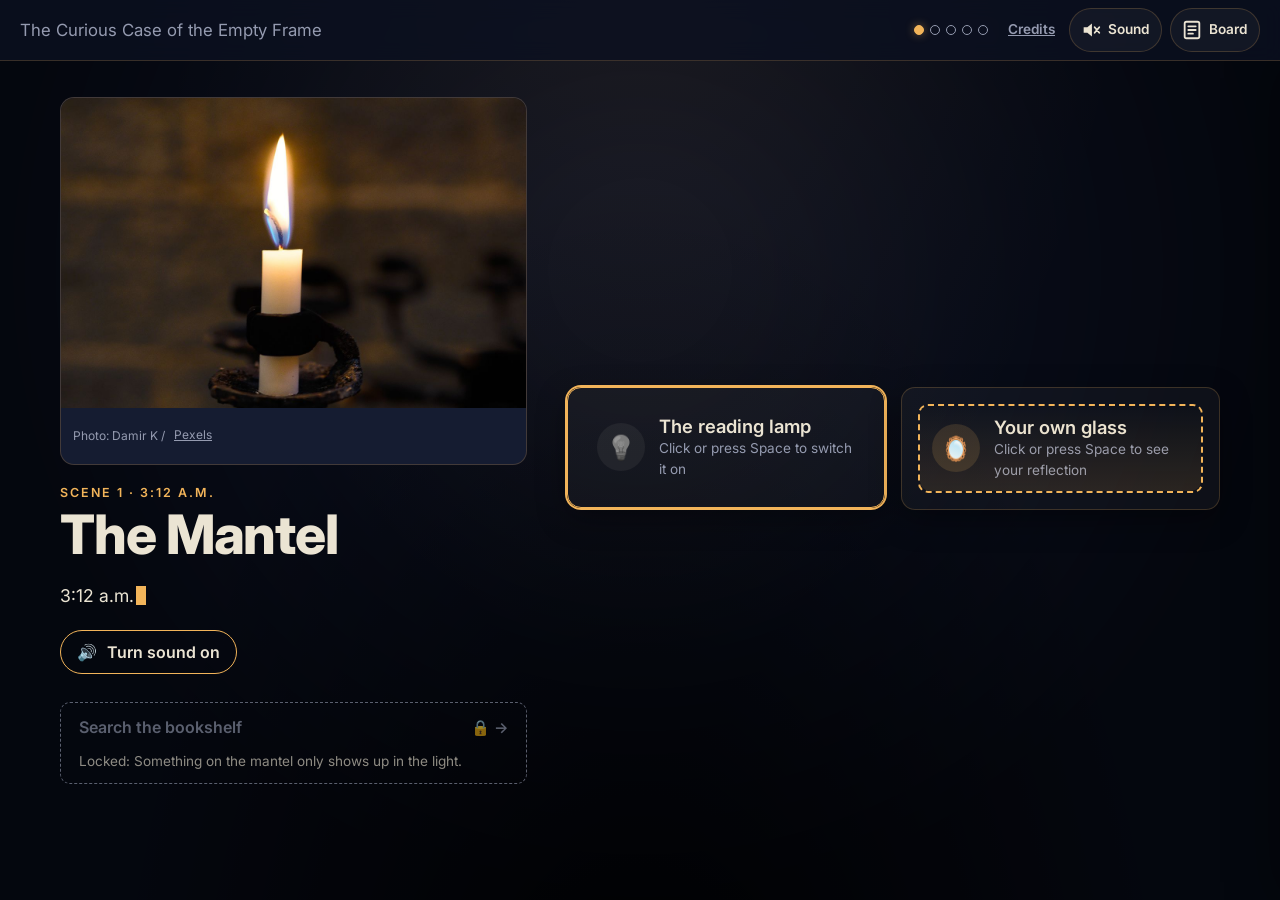
==== commit beb9e7fe: "Fix HTML closing tag for evidence board" ====
--- a/index.html
+++ b/index.html
@@ -51,7 +51,7 @@
   </main>
 
   <div class="board-backdrop" id="board-backdrop" hidden></div>
-  <aside class="board" id="evidence-board" role="dialog" aria-modal="true" aria-labelledby="board-title" inert>
+  <div class="board" id="evidence-board" role="dialog" aria-modal="true" aria-labelledby="board-title">
     <header class="board__header">
       <h2 class="board__title" id="board-title">Evidence Board</h2>
       <button class="icon-btn board__close" id="board-close" type="button" aria-label="Close the evidence board">
@@ -78,7 +78,7 @@
       <h3 class="board__heading">Discoveries</h3>
       <ol class="board__log" id="board-log" aria-live="polite"></ol>
     </section>
-  </aside>
+  </div>
 
   <dialog class="continue" id="continue-dialog" aria-labelledby="continue-title">
     <h2 class="continue__title" id="continue-title">Continue your investigation?</h2>
